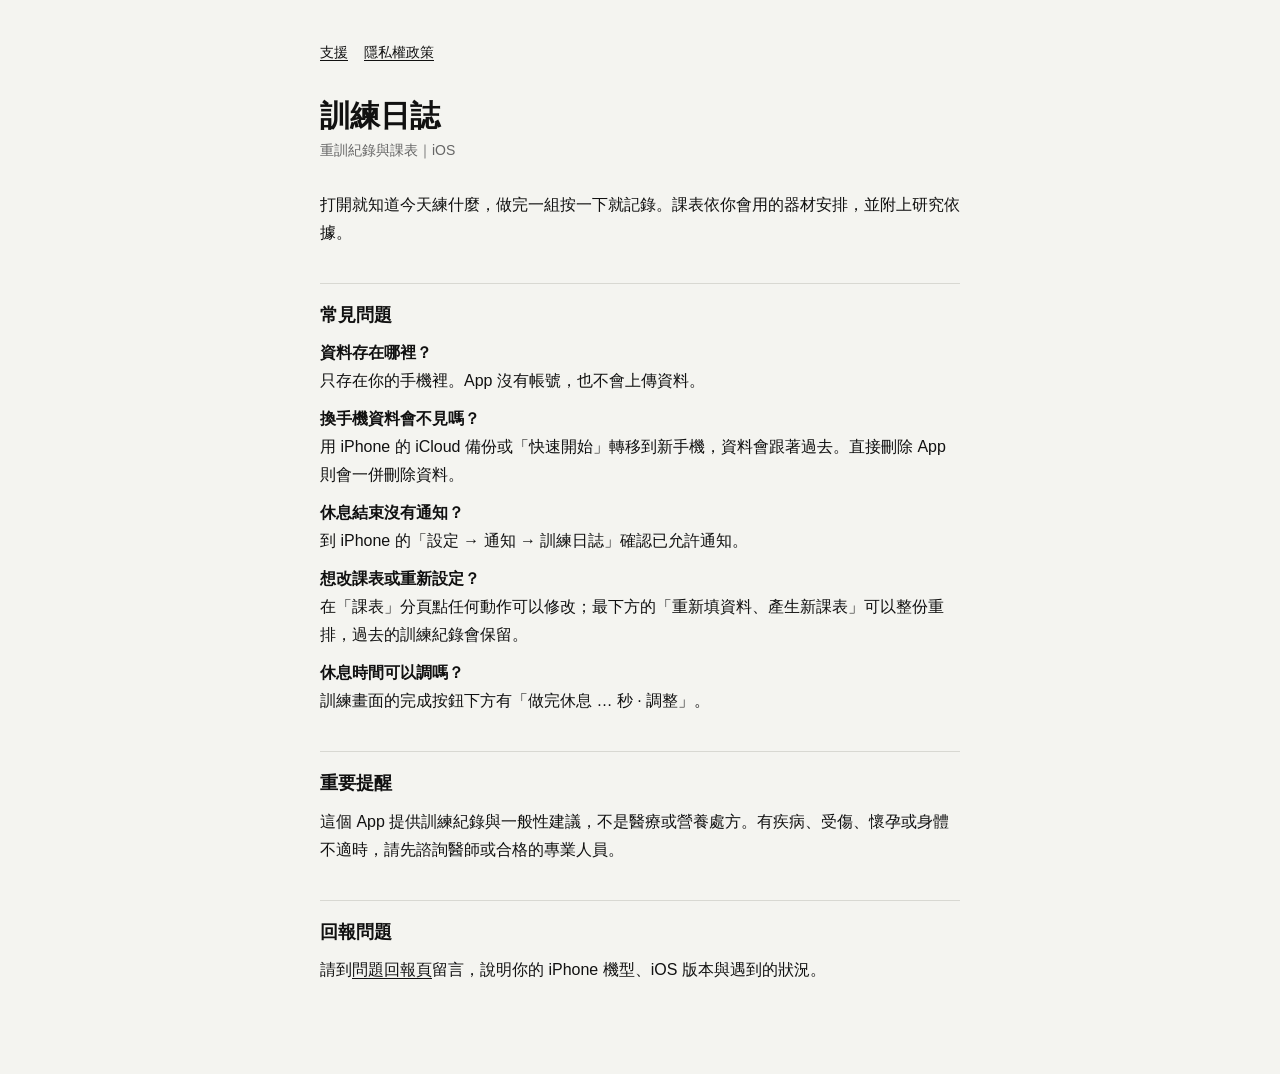
==== index.html @ 264a6690 "Add support page and privacy policy Co-Authored-By: Claude Fable 5.2 <noreply@anthropic.com>" ====
<!doctype html>
<html lang="zh-Hant">
<head>
<meta charset="utf-8">
<meta name="viewport" content="width=device-width,initial-scale=1">
<title>訓練日誌｜支援</title>
<link rel="stylesheet" href="style.css">
</head>
<body>
<main>
<nav><a href="index.html">支援</a><a href="privacy.html">隱私權政策</a></nav>
<h1>訓練日誌</h1>
<p class="meta">重訓紀錄與課表｜iOS</p>

<p>打開就知道今天練什麼，做完一組按一下就記錄。課表依你會用的器材安排，並附上研究依據。</p>

<h2>常見問題</h2>
<p><strong>資料存在哪裡？</strong><br>只存在你的手機裡。App 沒有帳號，也不會上傳資料。</p>
<p><strong>換手機資料會不見嗎？</strong><br>用 iPhone 的 iCloud 備份或「快速開始」轉移到新手機，資料會跟著過去。直接刪除 App 則會一併刪除資料。</p>
<p><strong>休息結束沒有通知？</strong><br>到 iPhone 的「設定 → 通知 → 訓練日誌」確認已允許通知。</p>
<p><strong>想改課表或重新設定？</strong><br>在「課表」分頁點任何動作可以修改；最下方的「重新填資料、產生新課表」可以整份重排，過去的訓練紀錄會保留。</p>
<p><strong>休息時間可以調嗎？</strong><br>訓練畫面的完成按鈕下方有「做完休息 … 秒 · 調整」。</p>

<h2>重要提醒</h2>
<p>這個 App 提供訓練紀錄與一般性建議，不是醫療或營養處方。有疾病、受傷、懷孕或身體不適時，請先諮詢醫師或合格的專業人員。</p>

<h2>回報問題</h2>
<p>請到<a href="https://github.com/Jacky20000326/training-log-support/issues">問題回報頁</a>留言，說明你的 iPhone 機型、iOS 版本與遇到的狀況。</p>
</main>
</body>
</html>
---- style.css ----
:root{--bg:#f4f4f0;--ink:#111;--muted:#666;--line:#d8d8d2;--pin:#E8480F}
@media (prefers-color-scheme:dark){:root{--bg:#0e0e0e;--ink:#f2f2ee;--muted:#9a9a94;--line:#2c2c2a;--pin:#FF5A1F}}
*{box-sizing:border-box}
body{margin:0;background:var(--bg);color:var(--ink);font:16px/1.75 -apple-system,"PingFang TC","Noto Sans TC",sans-serif}
main{max-width:680px;margin:0 auto;padding:40px 20px 80px}
h1{font-size:30px;line-height:1.25;margin:0 0 4px;font-weight:800}
h2{font-size:18px;margin:36px 0 8px;padding-top:16px;border-top:1px solid var(--line);font-weight:800}
p,li{margin:0 0 10px}
ul{padding-left:20px;margin:0 0 10px}
.meta{color:var(--muted);font-size:14px;margin-bottom:28px}
a{color:var(--ink);text-underline-offset:3px}
nav{font-size:14px;margin-bottom:32px}
nav a{margin-right:16px}
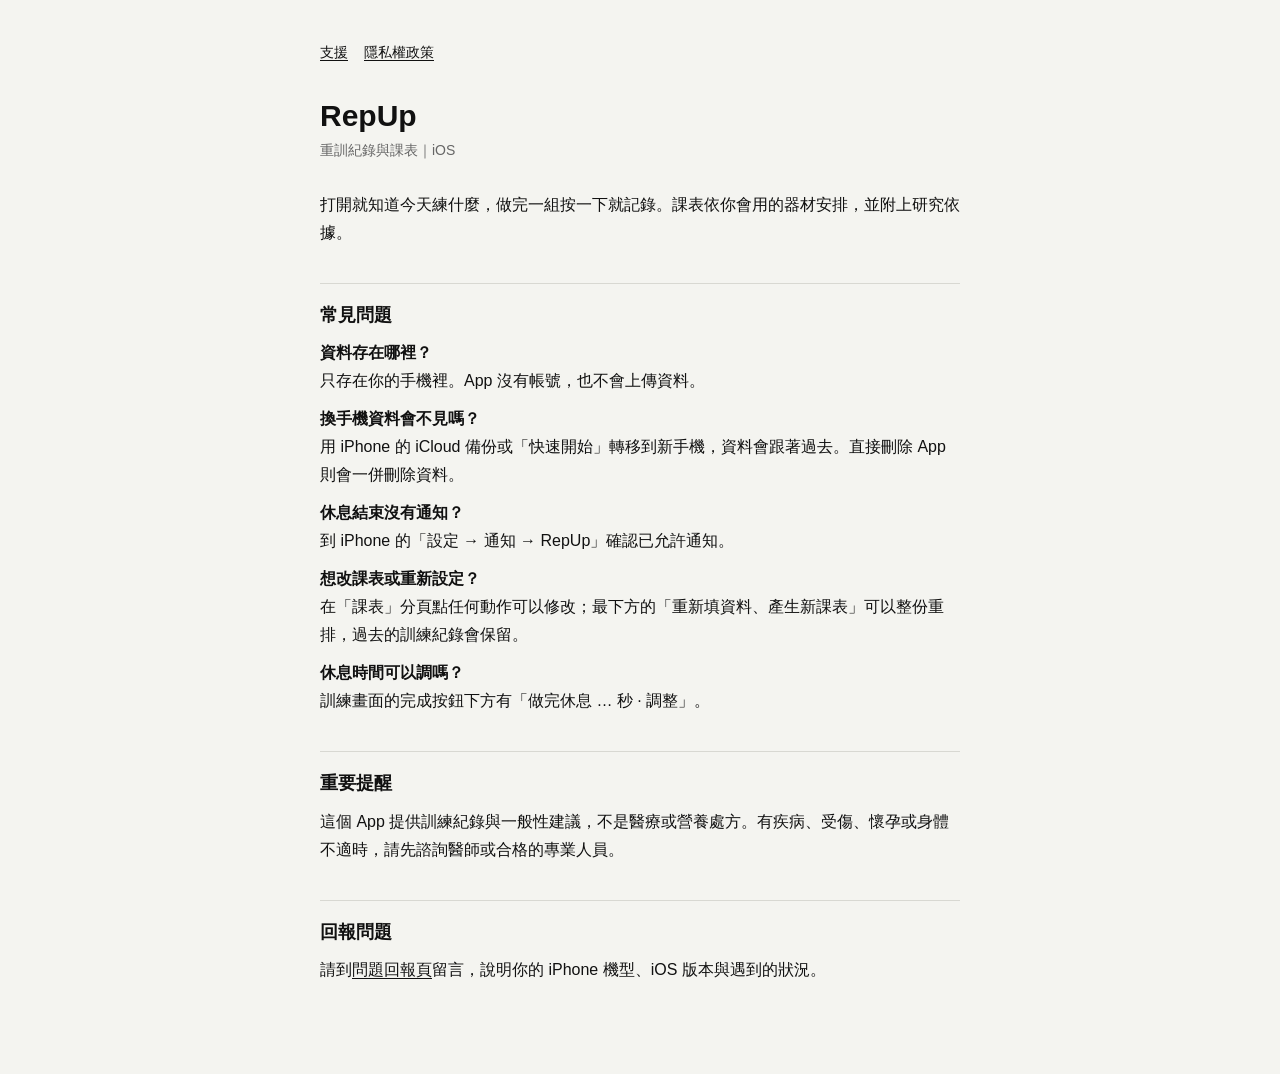
==== commit 628bc1da: "Rename app to RepUp Co-Authored-By: Claude Fable 5.2 <noreply@anthropic.com>" ====
--- a/index.html
+++ b/index.html
@@ -3,13 +3,13 @@
 <head>
 <meta charset="utf-8">
 <meta name="viewport" content="width=device-width,initial-scale=1">
-<title>訓練日誌｜支援</title>
+<title>RepUp｜支援</title>
 <link rel="stylesheet" href="style.css">
 </head>
 <body>
 <main>
 <nav><a href="index.html">支援</a><a href="privacy.html">隱私權政策</a></nav>
-<h1>訓練日誌</h1>
+<h1>RepUp</h1>
 <p class="meta">重訓紀錄與課表｜iOS</p>
 
 <p>打開就知道今天練什麼，做完一組按一下就記錄。課表依你會用的器材安排，並附上研究依據。</p>
@@ -17,7 +17,7 @@
 <h2>常見問題</h2>
 <p><strong>資料存在哪裡？</strong><br>只存在你的手機裡。App 沒有帳號，也不會上傳資料。</p>
 <p><strong>換手機資料會不見嗎？</strong><br>用 iPhone 的 iCloud 備份或「快速開始」轉移到新手機，資料會跟著過去。直接刪除 App 則會一併刪除資料。</p>
-<p><strong>休息結束沒有通知？</strong><br>到 iPhone 的「設定 → 通知 → 訓練日誌」確認已允許通知。</p>
+<p><strong>休息結束沒有通知？</strong><br>到 iPhone 的「設定 → 通知 → RepUp」確認已允許通知。</p>
 <p><strong>想改課表或重新設定？</strong><br>在「課表」分頁點任何動作可以修改；最下方的「重新填資料、產生新課表」可以整份重排，過去的訓練紀錄會保留。</p>
 <p><strong>休息時間可以調嗎？</strong><br>訓練畫面的完成按鈕下方有「做完休息 … 秒 · 調整」。</p>
 
